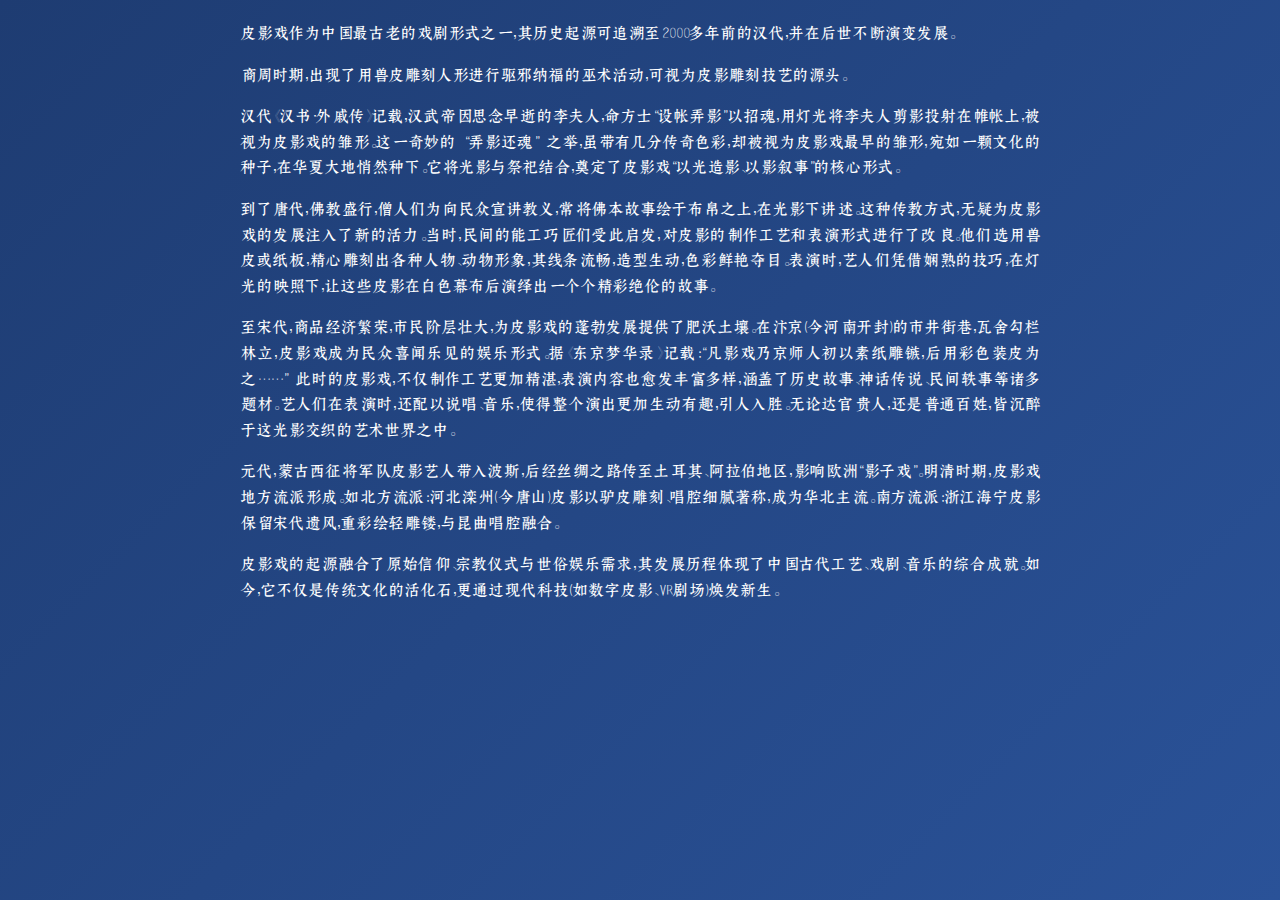
==== detail-1.html @ 9f4fab35 "详情页面" ====
<!DOCTYPE html>
<html lang="zh-CN">
<head>
    <meta charset="UTF-8">
    <meta name="viewport" content="width=device-width, initial-scale=1.0">
    <title>历史起源</title>
    <style>
        @font-face {
            font-family: '鼎猎宋体';
            src: url('assets/fonts/鼎猎宋体.woff');
            font-weight: normal;
            font-style: normal;
        }
        body {
            margin: 0;
            padding: 0;
            background: linear-gradient(135deg, #1e3c72, #2a5298);
            color: white;
            font-family: '鼎猎宋体', sans-serif;
            line-height: 1.6;
            min-height: 100vh;
        }

        .content {
            max-width: 800px;
            margin: 0 auto;
            padding: 5px;
            text-align: justify;
        }

        .scroll-text {
            overflow-y: auto;
            height: 100vh;
        }
    </style>
</head>
<body>
    <div class="scroll-text">
        <div class="content">
            <p>
                皮影戏作为中国最古老的戏剧形式之一，其历史起源可追溯至2000多年前的汉代，并在后世不断演变发展。
            </p>
            <p>
                商周时期，出现了用兽皮雕刻人形进行驱邪纳福的巫术活动，可视为皮影雕刻技艺的源头。
            </p>
            <p>
                汉代《汉书·外戚传》记载，汉武帝因思念早逝的李夫人，命方士“设帐弄影”以招魂，用灯光将李夫人剪影投射在帷帐上，被视为皮影戏的雏形。这一奇妙的 “弄影还魂” 之举，虽带有几分传奇色彩，却被视为皮影戏最早的雏形，宛如一颗文化的种子，在华夏大地悄然种下。它将光影与祭祀结合，奠定了皮影戏“以光造影、以影叙事”的核心形式。
            </p>
            <!-- 你可以继续添加更多段落 -->
            <p>
                到了唐代，佛教盛行，僧人们为向民众宣讲教义，常将佛本故事绘于布帛之上，在光影下讲述。这种传教方式，无疑为皮影戏的发展注入了新的活力。当时，民间的能工巧匠们受此启发，对皮影的制作工艺和表演形式进行了改良。他们选用兽皮或纸板，精心雕刻出各种人物、动物形象，其线条流畅，造型生动，色彩鲜艳夺目。表演时，艺人们凭借娴熟的技巧，在灯光的映照下，让这些皮影在白色幕布后演绎出一个个精彩绝伦的故事。
            </p>
            <p>
                至宋代，商品经济繁荣，市民阶层壮大，为皮影戏的蓬勃发展提供了肥沃土壤。在汴京（今河南开封）的市井街巷，瓦舍勾栏林立，皮影戏成为民众喜闻乐见的娱乐形式。据《东京梦华录》记载：“凡影戏乃京师人初以素纸雕镞，后用彩色装皮为之……” 此时的皮影戏，不仅制作工艺更加精湛，表演内容也愈发丰富多样，涵盖了历史故事、神话传说、民间轶事等诸多题材。艺人们在表演时，还配以说唱、音乐，使得整个演出更加生动有趣，引人入胜。无论达官贵人，还是普通百姓，皆沉醉于这光影交织的艺术世界之中。
            </p>
            <p>
                元代，蒙古西征将军队皮影艺人带入波斯，后经丝绸之路传至土耳其、阿拉伯地区，影响欧洲“影子戏”。明清时期，皮影戏地方流派形成。如北方流派：河北滦州（今唐山）皮影以驴皮雕刻、唱腔细腻著称，成为华北主流。南方流派：浙江海宁皮影保留宋代遗风，重彩绘轻雕镂，与昆曲唱腔融合。
            </p>
            <p>
                皮影戏的起源融合了原始信仰、宗教仪式与世俗娱乐需求，其发展历程体现了中国古代工艺、戏剧、音乐的综合成就。如今，它不仅是传统文化的活化石，更通过现代科技（如数字皮影、VR剧场）焕发新生。
            </p>
        </div>
    </div>
</body>
</html>
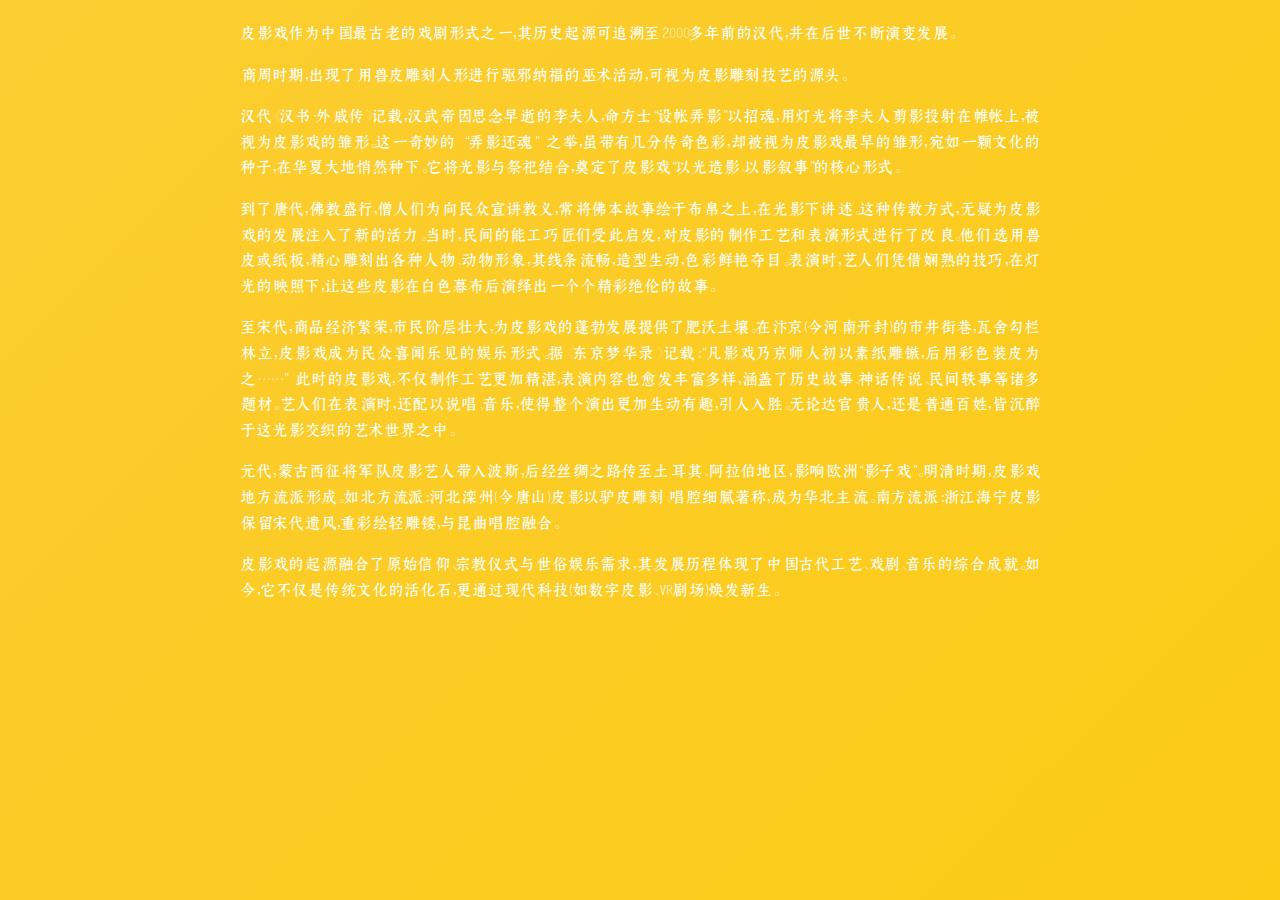
==== commit 839e9cbd: "补充图片及详情界面" ====
--- a/detail-1.html
+++ b/detail-1.html
@@ -14,7 +14,7 @@
         body {
             margin: 0;
             padding: 0;
-            background: linear-gradient(135deg, #1e3c72, #2a5298);
+            background: linear-gradient(135deg, #fbcd31, #fccb16);
             color: white;
             font-family: '鼎猎宋体', sans-serif;
             line-height: 1.6;
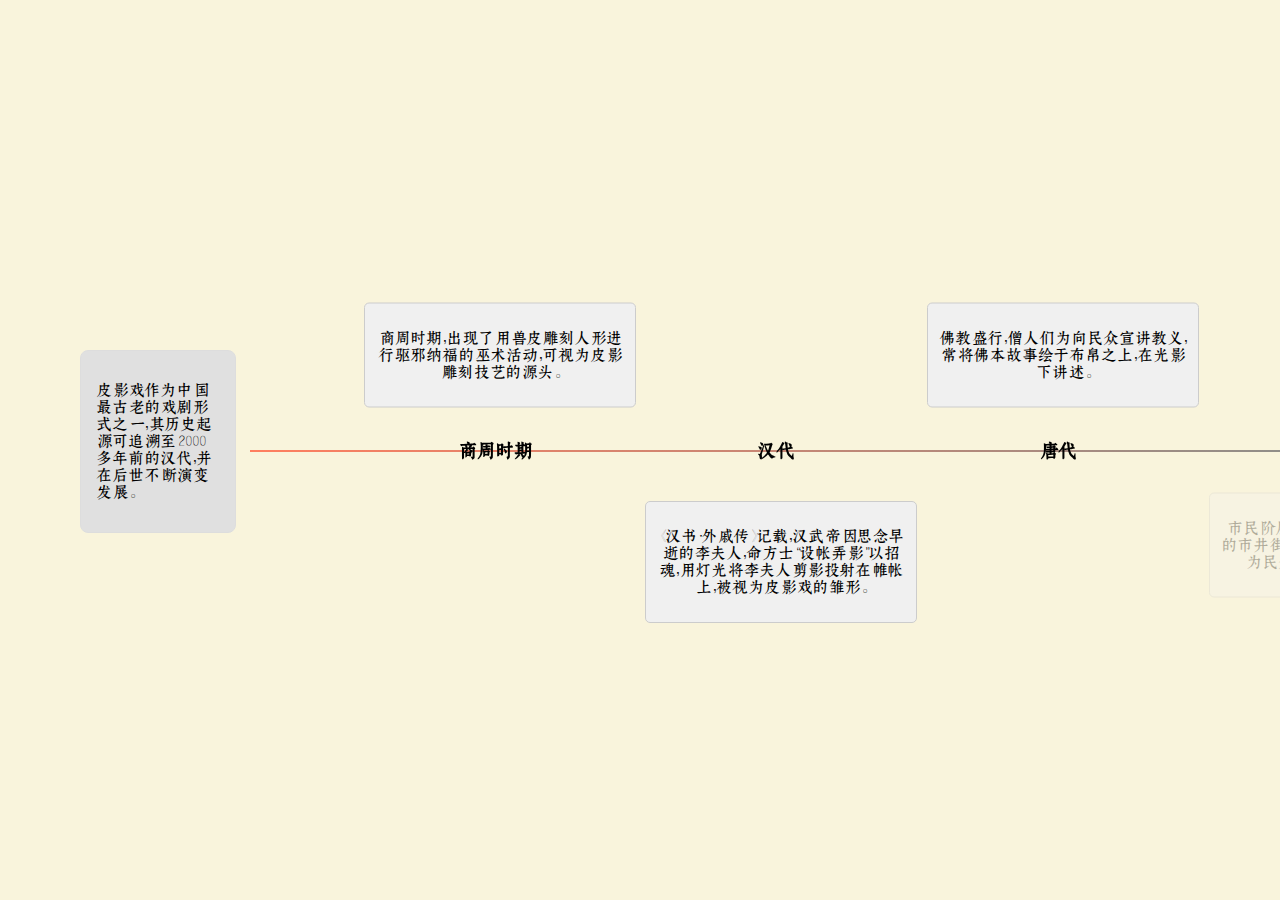
==== commit a31507bf: "更新详情页面" ====
--- a/detail-1.html
+++ b/detail-1.html
@@ -1,65 +1,70 @@
 <!DOCTYPE html>
-<html lang="zh-CN">
+<html lang="en">
 <head>
     <meta charset="UTF-8">
     <meta name="viewport" content="width=device-width, initial-scale=1.0">
-    <title>历史起源</title>
-    <style>
-        @font-face {
-            font-family: '鼎猎宋体';
-            src: url('assets/fonts/鼎猎宋体.woff');
-            font-weight: normal;
-            font-style: normal;
-        }
-        body {
-            margin: 0;
-            padding: 0;
-            background: linear-gradient(135deg, #fbcd31, #fccb16);
-            color: white;
-            font-family: '鼎猎宋体', sans-serif;
-            line-height: 1.6;
-            min-height: 100vh;
-        }
-
-        .content {
-            max-width: 800px;
-            margin: 0 auto;
-            padding: 5px;
-            text-align: justify;
-        }
-
-        .scroll-text {
-            overflow-y: auto;
-            height: 100vh;
-        }
-    </style>
+    <title>横向时间轴</title>
+    <link rel="stylesheet" href="dstyle.css">
 </head>
 <body>
-    <div class="scroll-text">
-        <div class="content">
-            <p>
-                皮影戏作为中国最古老的戏剧形式之一，其历史起源可追溯至2000多年前的汉代，并在后世不断演变发展。
-            </p>
-            <p>
-                商周时期，出现了用兽皮雕刻人形进行驱邪纳福的巫术活动，可视为皮影雕刻技艺的源头。
-            </p>
-            <p>
-                汉代《汉书·外戚传》记载，汉武帝因思念早逝的李夫人，命方士“设帐弄影”以招魂，用灯光将李夫人剪影投射在帷帐上，被视为皮影戏的雏形。这一奇妙的 “弄影还魂” 之举，虽带有几分传奇色彩，却被视为皮影戏最早的雏形，宛如一颗文化的种子，在华夏大地悄然种下。它将光影与祭祀结合，奠定了皮影戏“以光造影、以影叙事”的核心形式。
-            </p>
-            <!-- 你可以继续添加更多段落 -->
-            <p>
-                到了唐代，佛教盛行，僧人们为向民众宣讲教义，常将佛本故事绘于布帛之上，在光影下讲述。这种传教方式，无疑为皮影戏的发展注入了新的活力。当时，民间的能工巧匠们受此启发，对皮影的制作工艺和表演形式进行了改良。他们选用兽皮或纸板，精心雕刻出各种人物、动物形象，其线条流畅，造型生动，色彩鲜艳夺目。表演时，艺人们凭借娴熟的技巧，在灯光的映照下，让这些皮影在白色幕布后演绎出一个个精彩绝伦的故事。
-            </p>
-            <p>
-                至宋代，商品经济繁荣，市民阶层壮大，为皮影戏的蓬勃发展提供了肥沃土壤。在汴京（今河南开封）的市井街巷，瓦舍勾栏林立，皮影戏成为民众喜闻乐见的娱乐形式。据《东京梦华录》记载：“凡影戏乃京师人初以素纸雕镞，后用彩色装皮为之……” 此时的皮影戏，不仅制作工艺更加精湛，表演内容也愈发丰富多样，涵盖了历史故事、神话传说、民间轶事等诸多题材。艺人们在表演时，还配以说唱、音乐，使得整个演出更加生动有趣，引人入胜。无论达官贵人，还是普通百姓，皆沉醉于这光影交织的艺术世界之中。
-            </p>
-            <p>
-                元代，蒙古西征将军队皮影艺人带入波斯，后经丝绸之路传至土耳其、阿拉伯地区，影响欧洲“影子戏”。明清时期，皮影戏地方流派形成。如北方流派：河北滦州（今唐山）皮影以驴皮雕刻、唱腔细腻著称，成为华北主流。南方流派：浙江海宁皮影保留宋代遗风，重彩绘轻雕镂，与昆曲唱腔融合。
-            </p>
-            <p>
-                皮影戏的起源融合了原始信仰、宗教仪式与世俗娱乐需求，其发展历程体现了中国古代工艺、戏剧、音乐的综合成就。如今，它不仅是传统文化的活化石，更通过现代科技（如数字皮影、VR剧场）焕发新生。
-            </p>
+    <div class="timeline-container">
+        <div class="timeline">
+            <!-- 描述文本框 -->
+            <div class="event description" style="left: -10%;">
+                <div class="event-content">
+                    <p>皮影戏作为中国最古老的戏剧形式之一，其历史起源可追溯至2000多年前的汉代，并在后世不断演变发展。</p>
+                </div>
+            </div>
+            <!-- 时间轴节点 -->
+            <div class="event" style="left: 0%;">
+                <div class="event-year">商周时期</div>
+                <div class="event-content top">
+                    <p>商周时期，出现了用兽皮雕刻人形进行驱邪纳福的巫术活动，可视为皮影雕刻技艺的源头。</p>
+                </div>
+            </div>
+            <div class="event" style="left: 15%;">
+                <div class="event-year">汉代</div>
+                <div class="event-content bottom">
+                    <p>《汉书·外戚传》记载，汉武帝因思念早逝的李夫人，命方士“设帐弄影”以招魂，用灯光将李夫人剪影投射在帷帐上，被视为皮影戏的雏形。</p>
+                </div>
+            </div>
+            <div class="event" style="left: 30%;">
+                <div class="event-year">唐代</div>
+                <div class="event-content top">
+                    <p>佛教盛行，僧人们为向民众宣讲教义，常将佛本故事绘于布帛之上，在光影下讲述。</p>
+                </div>
+            </div>
+            <div class="event" style="left: 45%;">
+                <div class="event-year">宋代</div>
+                <div class="event-content bottom">
+                    <p>市民阶层壮大，在汴京（今河南开封）的市井街巷，瓦舍勾栏林立，皮影戏成为民众喜闻乐见的娱乐形式。</p>
+                </div>
+            </div>
+            <div class="event" style="left: 60%;">
+                <div class="event-year">元代</div>
+                <div class="event-content top">
+                    <p>蒙古西征将军队皮影艺人带入波斯，后经丝绸之路传至土耳其、阿拉伯地区，影响欧洲“影子戏”。</p>
+                </div>
+            </div>
+            <div class="event" style="left: 75%;">
+                <div class="event-year">明清时期</div>
+                <div class="event-content bottom">
+                    <p>皮影戏地方流派形成。如北方流派和南方流派。 </p>
+                </div>
+            </div>
+            <div class="event" style="left: 90%;">
+                <div class="event-year">现代</div>
+                <div class="event-content top">
+                    <p>皮影不仅是传统文化的活化石，更通过现代科技（如数字皮影、VR剧场）焕发新生。</p>
+                </div>
+            </div>
+            <div class="event description" style="left: 100%;">
+                <div class="event-content">
+                    <p>皮影戏的起源融合了原始信仰、宗教仪式与世俗娱乐需求，其发展历程体现了中国古代工艺、戏剧、音乐的综合成就。</p>
+                </div>
+            </div>
         </div>
     </div>
+    <script src="dscript.js"></script>
 </body>
 </html>--- a/dstyle.css
+++ b/dstyle.css
@@ -0,0 +1,121 @@
+@font-face {
+    font-family: '鼎猎宋体';
+    src: url('assets/fonts/鼎猎宋体.woff');
+    font-weight: normal;
+    font-style: normal;
+}
+
+body {
+    font-family: '鼎猎宋体', Arial, sans-serif;
+    margin: 0;
+    padding: 0;
+    display: flex;
+    justify-content: center;
+    align-items: center;
+    height: 100vh;
+    overflow-x: hidden;
+    overflow-y: hidden;
+    background-color: #f9f4dc;
+}
+
+.timeline-container {
+    width: 100%;
+    overflow-x: auto;
+    scroll-behavior: smooth;
+    white-space: nowrap;
+    position: relative;
+    display: flex;
+    align-items: center;
+    justify-content: flex-start;
+    padding-left: 200px; /* 添加左侧内边距 */
+}
+
+.timeline {
+    display: flex;
+    align-items: center;
+    position: relative;
+    width: 1200px; /* 时间轴宽度 */
+    height: 600px; /* 时间轴高度 */
+    margin: 0 auto; /* 水平居中 */
+}
+
+/* 添加渐变色时间轴中心线 */
+.timeline::before {
+    content: "";
+    position: absolute;
+    top: 50%;
+    left: 50px;
+    width: 2100px;
+    height: 2px;
+    background-image: linear-gradient(to right, #ff7e5f, #1e9eb3); /* 渐变色效果 */
+    z-index: -1; /* 确保线在事件内容的下方 */
+}
+
+.event {
+    position: relative;
+    width: 150px;
+    text-align: center;
+    transition: opacity 0.5s ease;
+    opacity: 0.5;
+    margin: 0 20px; /* 事件之间的间距 */
+}
+
+/* 描述文本框的样式 */
+.description {
+    width: 300px; /* 固定宽度 */
+    margin-left: 100px; /* 调整位置 */
+    position: relative;
+    height: auto; /* 根据内容动态调整高度 */
+    top: -100px;
+    display: block; /* 确保块级显示 */
+    word-wrap: break-word; /* 自动换行 */
+    overflow-wrap: break-word; /* 自动换行 */
+    white-space: normal; /* 确保文本正常换行 */
+}
+
+.description .event-content {
+    background: #e0e0e0; /* 不同的背景颜色 */
+    border: 1px solid #ddd; /* 边框颜色 */
+    padding: 15px; /* 更多的内边距 */
+    border-radius: 8px; /* 边框圆角 */
+    text-align: left; /* 文本左对齐 */
+    width: 100%; /* 固定宽度 */
+}
+
+.event-year {
+    position: absolute;
+    top: 50%;
+    left: 50%;
+    transform: translate(-50%, -50%);
+    font-size: 1.2em;
+    font-weight: bold;
+    z-index: 1; /* 确保年份数字在横线上方 */
+}
+
+.event-content {
+    background: #f0f0f0;
+    border: 1px solid #ccc;
+    padding: 10px;
+    border-radius: 5px;
+    position: absolute;
+    width: 250px; /* 固定宽度 */
+    left: -100px;
+    height: auto; /* 根据内容动态调整高度 */
+    text-align: center;
+    display: block; /* 确保块级显示 */
+    word-wrap: break-word; /* 自动换行 */
+    overflow-wrap: break-word; /* 自动换行 */
+    white-space: normal; /* 确保文本正常换行 */
+}
+
+/* 上端文本框：下端与横线间隔 5px，居中对齐 */
+.event-content.top {
+    bottom: calc(50% - 10px); /* 10px = 5px 间隔 + 5px 文本框高度的一半 */
+    transform: translateY(-50%); /* 垂直居中对齐 */
+}
+
+/* 下端文本框：上端与横线间隔 5px，居中对齐 */
+.event-content.bottom {
+    top: calc(50% - 10px); /* 10px = 5px 间隔 + 5px 文本框高度的一半 */
+    transform: translateY(50%); /* 垂直居中对齐 */
+}